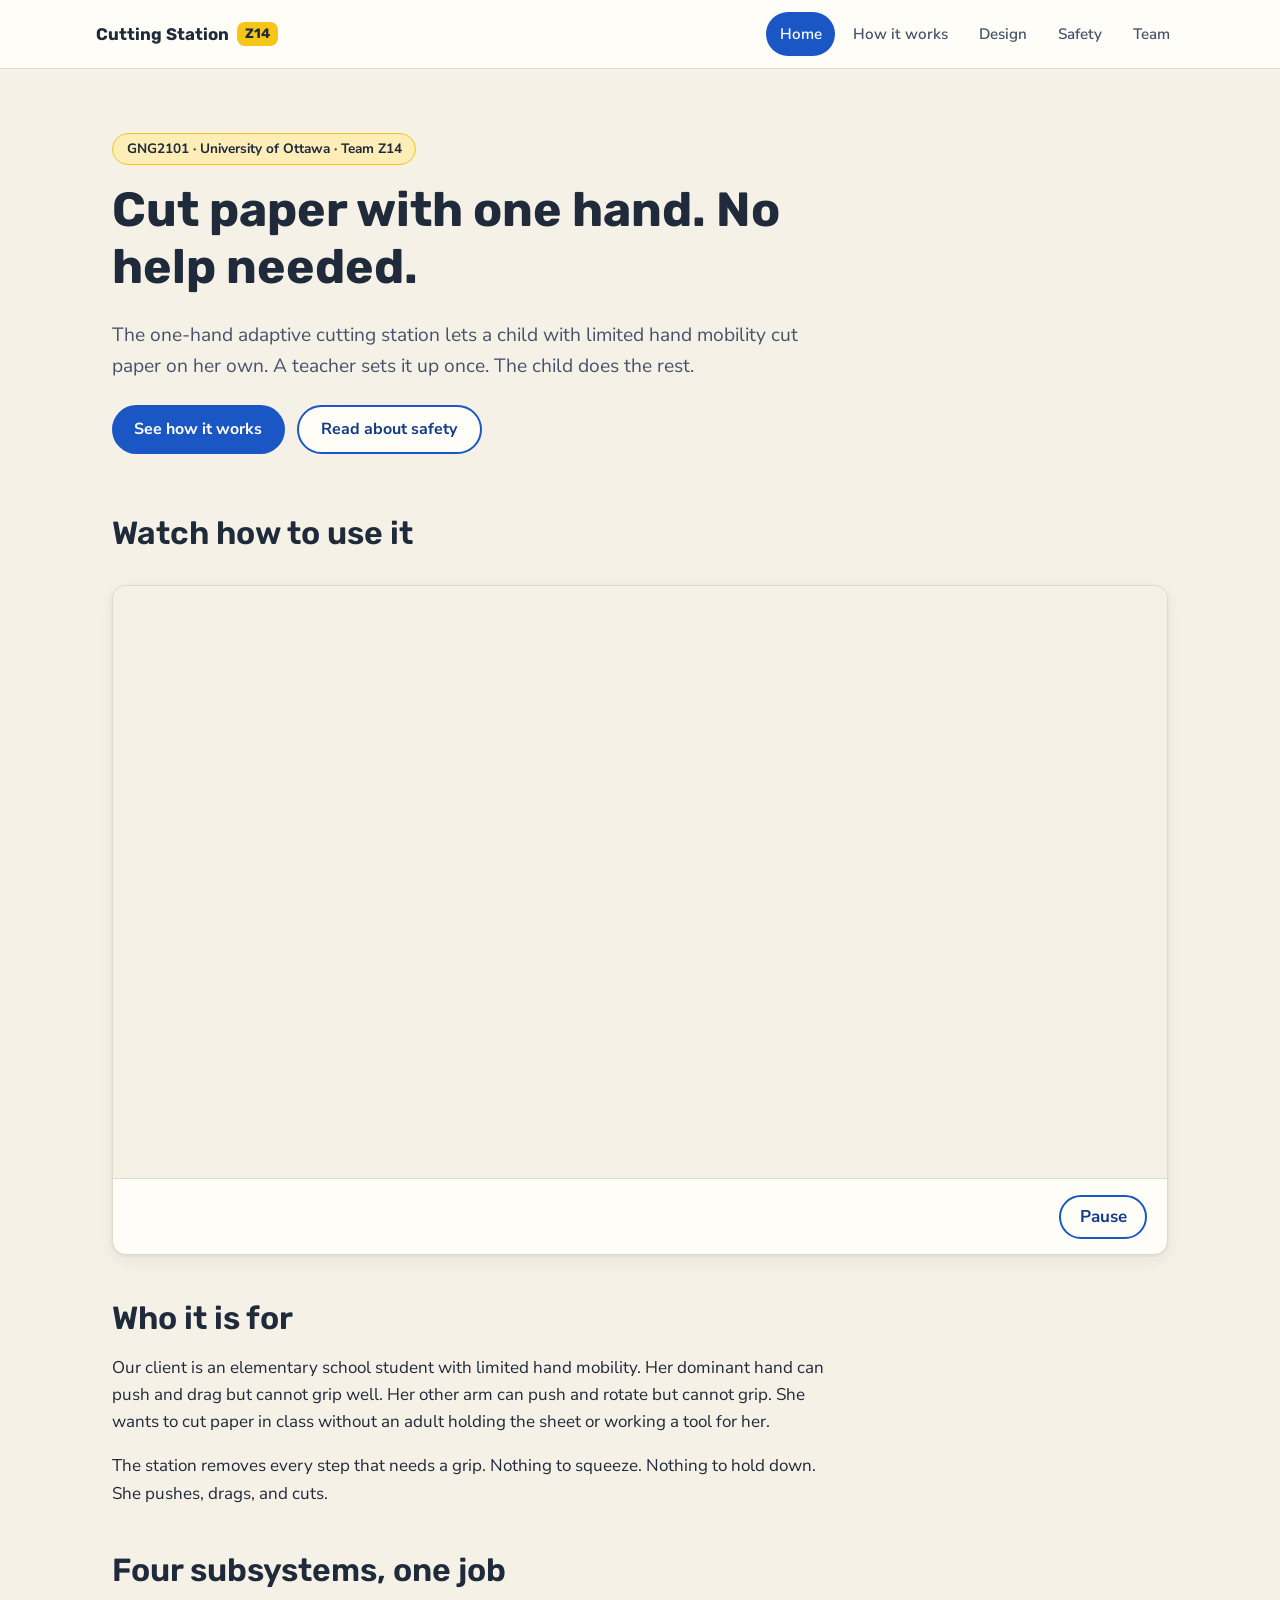
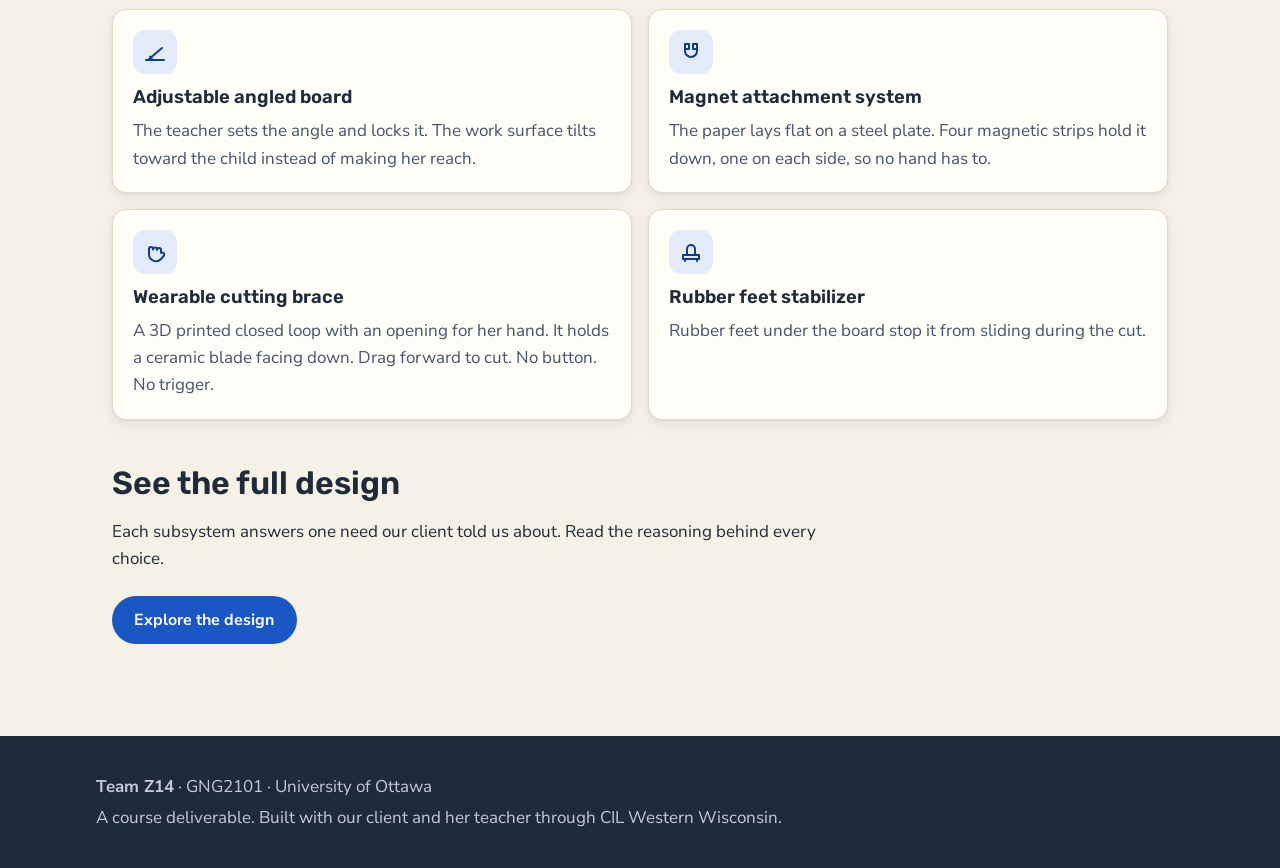
==== index.html @ d17e79a3 "Add Team Z14 product website Five static pages (home, how it works, design, safety, team) with an an" ====
<!DOCTYPE html>
<html lang="en">
<head>
  <meta charset="UTF-8">
  <meta name="viewport" content="width=device-width, initial-scale=1, viewport-fit=cover">
  <meta name="description" content="A one-hand adaptive cutting station that lets a child with limited hand mobility cut paper independently. Built by Team Z14 for GNG2101 at the University of Ottawa.">
  <title>One-Hand Adaptive Cutting Station | Team Z14</title>
  <link rel="stylesheet" href="styles.css">
  <style>
    /* How-to video: a four-scene animated sequence on one 24s loop */
    .howto-video {
      background: var(--surface);
      border: 1px solid var(--line);
      border-radius: var(--radius);
      box-shadow: var(--shadow);
      overflow: hidden;
      margin: 2rem 0 0;
    }
    .howto-video svg { display: block; width: 100%; height: auto; }
    .howto-video .vbar {
      display: flex;
      align-items: center;
      gap: 1rem;
      padding: 0.75rem 1.25rem;
      border-top: 1px solid var(--line);
    }
    .vcaps {
      position: relative;
      flex: 1;
      min-height: 3em;
      display: grid;
    }
    .vcap {
      grid-area: 1 / 1;
      margin: 0;
      align-self: center;
      font-weight: 600;
      color: var(--ink-soft);
      opacity: 0;
    }
    .video-toggle {
      flex-shrink: 0;
      min-height: 44px;
      min-width: 88px;
      border: 2px solid var(--blue);
      background: var(--surface);
      color: var(--blue-dark);
      font: inherit;
      font-weight: 700;
      border-radius: 999px;
      padding: 0.4rem 1.1rem;
      cursor: pointer;
      touch-action: manipulation;
      transition: background 200ms ease-out;
    }
    .video-toggle:hover { background: var(--blue-tint); }

    .scene { opacity: 0; }

    @media (prefers-reduced-motion: no-preference) {
      .scene.s1 { animation: sc1 24s ease-in-out infinite; }
      .scene.s2 { animation: sc2 24s ease-in-out infinite; }
      .scene.s3 { animation: sc3 24s ease-in-out infinite; }
      .scene.s4 { animation: sc4 24s ease-in-out infinite; }
      .vcap.c1 { animation: sc1 24s ease-in-out infinite; }
      .vcap.c2 { animation: sc2 24s ease-in-out infinite; }
      .vcap.c3 { animation: sc3 24s ease-in-out infinite; }
      .vcap.c4 { animation: sc4 24s ease-in-out infinite; }

      .anim-board    { animation: kb-board 24s ease-in-out infinite; transform-origin: 300px 366px; }
      .anim-lock     { animation: kb-lock 24s ease-in-out infinite; }
      .anim-paper2   { animation: kb-paper 24s ease-out infinite; }
      .st-top        { animation: kb-st-top 24s ease-out infinite; }
      .st-right      { animation: kb-st-right 24s ease-out infinite; }
      .st-bottom     { animation: kb-st-bottom 24s ease-out infinite; }
      .st-left       { animation: kb-st-left 24s ease-out infinite; }
      .anim-brace-on { animation: kb-brace-on 24s ease-out infinite; }
      .anim-brace-cut{ animation: kb-brace-cut 24s ease-in-out infinite; }
      .anim-cutline  { animation: kb-cutline 24s ease-in-out infinite; }

      @keyframes sc1 { 0%, 23% { opacity: 1; } 25%, 100% { opacity: 0; } }
      @keyframes sc2 { 0%, 25% { opacity: 0; } 27%, 48% { opacity: 1; } 50%, 100% { opacity: 0; } }
      @keyframes sc3 { 0%, 50% { opacity: 0; } 52%, 73% { opacity: 1; } 75%, 100% { opacity: 0; } }
      @keyframes sc4 { 0%, 75% { opacity: 0; } 77%, 97% { opacity: 1; } 100% { opacity: 0; } }

      @keyframes kb-board { 0%, 6% { transform: rotate(-6deg); } 16%, 100% { transform: rotate(-28deg); } }
      @keyframes kb-lock  { 0%, 16% { opacity: 0; } 19%, 100% { opacity: 1; } }
      @keyframes kb-paper { 0%, 27% { opacity: 0; transform: translateY(-40px); } 32%, 100% { opacity: 1; transform: none; } }
      @keyframes kb-st-top    { 0%, 33% { opacity: 0; transform: translateY(-16px); } 35.5%, 100% { opacity: 1; transform: none; } }
      @keyframes kb-st-right  { 0%, 36% { opacity: 0; transform: translateX(16px); }  38.5%, 100% { opacity: 1; transform: none; } }
      @keyframes kb-st-bottom { 0%, 39% { opacity: 0; transform: translateY(16px); }  41.5%, 100% { opacity: 1; transform: none; } }
      @keyframes kb-st-left   { 0%, 42% { opacity: 0; transform: translateX(-16px); } 44.5%, 100% { opacity: 1; transform: none; } }
      @keyframes kb-brace-on  { 0%, 53% { opacity: 0; transform: translateY(-120px); } 56% { opacity: 1; } 62%, 100% { opacity: 1; transform: none; } }
      @keyframes kb-brace-cut { 0%, 78% { transform: translateY(0); } 94%, 100% { transform: translateY(-160px); } }
      @keyframes kb-cutline   { 0%, 78% { stroke-dashoffset: 200; } 94%, 100% { stroke-dashoffset: 0; } }

      .howto-video.is-paused .scene,
      .howto-video.is-paused .vcap,
      .howto-video.is-paused [class^="anim-"],
      .howto-video.is-paused [class^="st-"] {
        animation-play-state: paused;
      }
    }

    /* Reduced motion: show the loaded station as a still frame */
    @media (prefers-reduced-motion: reduce) {
      .scene.s2, .vcap.c2 { opacity: 1; }
      .video-toggle { display: none; }
    }
  </style>
</head>
<body>
  <a class="skip-link" href="#main">Skip to main content</a>

  <header class="site-header">
    <div class="header-inner">
      <a class="brand" href="index.html">Cutting Station <span class="brand-badge">Z14</span></a>
      <nav class="site-nav" aria-label="Main navigation">
        <a href="index.html" aria-current="page">Home</a>
        <a href="how-it-works.html">How it works</a>
        <a href="design.html">Design</a>
        <a href="safety.html">Safety</a>
        <a href="team.html">Team</a>
      </nav>
    </div>
  </header>

  <main id="main">
    <section class="hero reveal">
      <span class="eyebrow">GNG2101 · University of Ottawa · Team Z14</span>
      <h1>Cut paper with one hand. No help needed.</h1>
      <p class="lede">The one-hand adaptive cutting station lets a child with limited hand mobility cut paper on her own. A teacher sets it up once. The child does the rest.</p>
      <div class="cta-row">
        <a class="btn btn-primary" href="how-it-works.html">See how it works</a>
        <a class="btn btn-secondary" href="safety.html">Read about safety</a>
      </div>
    </section>

    <section aria-labelledby="video-heading">
      <h2 id="video-heading">Watch how to use it</h2>
      <figure class="howto-video" id="howto-video">
        <!-- TODO: replace this animated sequence with real prototype footage when video is added to the repo. -->
        <svg viewBox="0 0 800 450" role="img" aria-label="Animated demo in four scenes. One: the teacher tilts the board and locks the angle. Two: paper lays on the steel plate and four magnetic strips press it down, one on each side. Three: the closed-loop brace slides over the child's hand with the blade pointing down. Four: she drags her hand forward and the blade cuts the paper.">
          <rect width="800" height="450" fill="#f6f1e7"/>

          <!-- Scene 1: set the angle (side view) -->
          <g class="scene s1">
            <rect x="60" y="384" width="680" height="8" rx="4" fill="#e2d9c6"/>
            <rect x="290" y="374" width="36" height="12" rx="6" fill="#1f2a3a"/>
            <rect x="560" y="374" width="36" height="12" rx="6" fill="#1f2a3a"/>
            <rect x="280" y="360" width="330" height="16" rx="4" fill="#b08a52"/>
            <g class="anim-board">
              <rect x="296" y="350" width="320" height="14" rx="4" fill="#c9a36a"/>
              <rect x="540" y="336" width="10" height="18" rx="3" fill="#46536a"/>
            </g>
            <g class="anim-lock">
              <circle cx="650" cy="240" r="26" fill="#f5c518"/>
              <path d="M638 240 l8 9 l16 -18" stroke="#1f2a3a" stroke-width="4" fill="none" stroke-linecap="round" stroke-linejoin="round"/>
              <text x="650" y="292" text-anchor="middle" font-family="Rubik, sans-serif" font-size="16" fill="#46536a">Locked</text>
            </g>
            <text x="80" y="60" font-family="Rubik, sans-serif" font-size="18" fill="#46536a">The teacher tilts the board, then locks it.</text>
          </g>

          <!-- Scene 2: load the paper, four strips -->
          <g class="scene s2">
            <rect x="200" y="60" width="400" height="330" rx="14" fill="#c9a36a"/>
            <rect x="230" y="85" width="340" height="280" rx="8" fill="#aeb6c2"/>
            <g class="anim-paper2">
              <rect x="270" y="125" width="260" height="200" rx="4" fill="#ffffff"/>
            </g>
            <rect class="st-top"    x="278" y="118" width="244" height="14" rx="7" fill="#1a56c4"/>
            <rect class="st-right"  x="523" y="141" width="14" height="168" rx="7" fill="#1a56c4"/>
            <rect class="st-bottom" x="278" y="318" width="244" height="14" rx="7" fill="#1a56c4"/>
            <rect class="st-left"   x="263" y="141" width="14" height="168" rx="7" fill="#1a56c4"/>
            <text x="80" y="40" font-family="Rubik, sans-serif" font-size="18" fill="#46536a">Four magnetic strips. One per side.</text>
          </g>

          <!-- Scene 3: brace slides over the hand -->
          <g class="scene s3">
            <path d="M330 340 q-22 -70 0 -130 q12 -34 70 -34 q58 0 70 34 q22 60 0 130 z" fill="#fffdf8" stroke="#46536a" stroke-width="4"/>
            <g class="anim-brace-on">
              <path fill-rule="evenodd" fill="#f5c518" stroke="#d9a900" stroke-width="2" d="M310 160 h180 a30 30 0 0 1 30 30 v60 a30 30 0 0 1 -30 30 h-180 a30 30 0 0 1 -30 -30 v-60 a30 30 0 0 1 30 -30 Z M355 195 h90 a25 25 0 0 1 25 25 a25 25 0 0 1 -25 25 h-90 a25 25 0 0 1 -25 -25 a25 25 0 0 1 25 -25 Z"/>
              <rect x="390" y="282" width="16" height="26" rx="3" fill="#46536a"/>
              <polygon points="392,308 404,308 398,324" fill="#e8ecf4" stroke="#46536a" stroke-width="2"/>
            </g>
            <text x="80" y="60" font-family="Rubik, sans-serif" font-size="18" fill="#46536a">The hand slides through the opening.</text>
            <text x="80" y="86" font-family="Rubik, sans-serif" font-size="18" fill="#46536a">The blade points down.</text>
          </g>

          <!-- Scene 4: drag forward, the blade cuts -->
          <g class="scene s4">
            <rect x="200" y="60" width="400" height="330" rx="14" fill="#c9a36a"/>
            <rect x="230" y="85" width="340" height="280" rx="8" fill="#aeb6c2"/>
            <rect x="270" y="125" width="260" height="200" rx="4" fill="#ffffff"/>
            <rect x="278" y="118" width="244" height="14" rx="7" fill="#1a56c4"/>
            <rect x="523" y="141" width="14" height="168" rx="7" fill="#1a56c4"/>
            <rect x="278" y="318" width="244" height="14" rx="7" fill="#1a56c4"/>
            <rect x="263" y="141" width="14" height="168" rx="7" fill="#1a56c4"/>
            <line class="anim-cutline" x1="400" y1="312" x2="400" y2="150" stroke="#1f2a3a" stroke-width="3" stroke-linecap="round" pathLength="200" stroke-dasharray="200" stroke-dashoffset="200"/>
            <g class="anim-brace-cut">
              <g transform="translate(365 295)">
                <path fill-rule="evenodd" fill="#f5c518" stroke="#d9a900" stroke-width="1.5" d="M14 0 h42 a14 14 0 0 1 14 14 v16 a14 14 0 0 1 -14 14 h-42 a14 14 0 0 1 -14 -14 v-16 a14 14 0 0 1 14 -14 Z M26 12 h18 a8 8 0 0 1 8 8 v4 a8 8 0 0 1 -8 8 h-18 a8 8 0 0 1 -8 -8 v-4 a8 8 0 0 1 8 -8 Z"/>
              </g>
            </g>
            <text x="80" y="40" font-family="Rubik, sans-serif" font-size="18" fill="#46536a">She drags forward. The blade cuts.</text>
          </g>
        </svg>
        <figcaption class="vbar">
          <div class="vcaps">
            <p class="vcap c1">Step 1. The teacher sets the angle and locks the board.</p>
            <p class="vcap c2">Step 2. The paper lays flat. Four magnetic strips press it down, one on each side.</p>
            <p class="vcap c3">Step 3. The brace slides over her hand. The blade points down.</p>
            <p class="vcap c4">Step 4. She drags her hand forward. The blade cuts as it moves.</p>
          </div>
          <button class="video-toggle" type="button" aria-pressed="false" onclick="var f=document.getElementById('howto-video');var p=f.classList.toggle('is-paused');this.textContent=p?'Play':'Pause';this.setAttribute('aria-pressed',p);">Pause</button>
        </figcaption>
      </figure>
    </section>

    <section aria-labelledby="who-heading" class="prose">
      <h2 id="who-heading">Who it is for</h2>
      <p>Our client is an elementary school student with limited hand mobility. Her dominant hand can push and drag but cannot grip well. Her other arm can push and rotate but cannot grip. She wants to cut paper in class without an adult holding the sheet or working a tool for her.</p>
      <p>The station removes every step that needs a grip. Nothing to squeeze. Nothing to hold down. She pushes, drags, and cuts.</p>
    </section>

    <section aria-labelledby="subsystems-heading">
      <h2 id="subsystems-heading">Four subsystems, one job</h2>
      <ul class="card-grid">
        <li class="card">
          <span class="icon" aria-hidden="true">
            <svg viewBox="0 0 24 24" fill="none" stroke="currentColor" stroke-width="2" stroke-linecap="round" stroke-linejoin="round"><path d="M3 20h18"/><path d="M5 20L19 8"/><path d="M9 20a4 4 0 0 0-2-3.5"/></svg>
          </span>
          <h3>Adjustable angled board</h3>
          <p>The teacher sets the angle and locks it. The work surface tilts toward the child instead of making her reach.</p>
        </li>
        <li class="card">
          <span class="icon" aria-hidden="true">
            <svg viewBox="0 0 24 24" fill="none" stroke="currentColor" stroke-width="2" stroke-linecap="round" stroke-linejoin="round"><path d="M6 4v7a6 6 0 0 0 12 0V4"/><path d="M6 4h4v5H6zM14 4h4v5h-4z"/></svg>
          </span>
          <h3>Magnet attachment system</h3>
          <p>The paper lays flat on a steel plate. Four magnetic strips hold it down, one on each side, so no hand has to.</p>
        </li>
        <li class="card">
          <span class="icon" aria-hidden="true">
            <svg viewBox="0 0 24 24" fill="none" stroke="currentColor" stroke-width="2" stroke-linecap="round" stroke-linejoin="round"><path d="M18 12.5V10a2 2 0 0 0-4 0v-.5a2 2 0 0 0-4 0V9a2 2 0 0 0-4 0v5a7 7 0 0 0 12 5l3-3.5a2 2 0 0 0-3-2.5z"/></svg>
          </span>
          <h3>Wearable cutting brace</h3>
          <p>A 3D printed closed loop with an opening for her hand. It holds a ceramic blade facing down. Drag forward to cut. No button. No trigger.</p>
        </li>
        <li class="card">
          <span class="icon" aria-hidden="true">
            <svg viewBox="0 0 24 24" fill="none" stroke="currentColor" stroke-width="2" stroke-linecap="round" stroke-linejoin="round"><path d="M4 15h16v4H4z"/><path d="M6 19v2M18 19v2M8 15V9a4 4 0 0 1 8 0v6"/></svg>
          </span>
          <h3>Rubber feet stabilizer</h3>
          <p>Rubber feet under the board stop it from sliding during the cut.</p>
        </li>
      </ul>
    </section>

    <section aria-labelledby="cta-heading" class="prose">
      <h2 id="cta-heading">See the full design</h2>
      <p>Each subsystem answers one need our client told us about. Read the reasoning behind every choice.</p>
      <div class="cta-row">
        <a class="btn btn-primary" href="design.html">Explore the design</a>
      </div>
    </section>
  </main>

  <footer class="site-footer">
    <div class="footer-inner">
      <p><strong>Team Z14</strong> · GNG2101 · University of Ottawa</p>
      <p>A course deliverable. Built with our client and her teacher through CIL Western Wisconsin.</p>
    </div>
  </footer>
</body>
</html>
---- styles.css ----
/* Team Z14, One-Hand Adaptive Cutting Station */
@import url('https://fonts.googleapis.com/css2?family=Nunito+Sans:wght@400;600;700&family=Rubik:wght@500;600;700&display=swap');

:root {
  --bg: #f6f1e7;            /* beige background */
  --surface: #fffdf8;       /* card surface */
  --ink: #1f2a3a;           /* near-black blue for text */
  --ink-soft: #46536a;      /* secondary text, 7:1+ on beige */
  --blue: #1a56c4;          /* primary blue */
  --blue-dark: #123b88;
  --blue-tint: #e3ebfa;
  --yellow: #f5c518;        /* accent yellow */
  --yellow-soft: #fdeeb8;
  --line: #e2d9c6;
  --radius: 14px;
  --shadow: 0 1px 3px rgba(31, 42, 58, 0.08), 0 6px 18px rgba(31, 42, 58, 0.06);
}

* { box-sizing: border-box; }

html { scroll-behavior: smooth; }

body {
  margin: 0;
  font-family: 'Nunito Sans', -apple-system, 'Segoe UI', sans-serif;
  font-size: 1.0625rem;
  line-height: 1.6;
  color: var(--ink);
  background: var(--bg);
  -webkit-text-size-adjust: 100%;
}

h1, h2, h3 {
  font-family: 'Rubik', -apple-system, 'Segoe UI', sans-serif;
  line-height: 1.2;
  color: var(--ink);
  margin: 0 0 0.5em;
}

h1 { font-size: clamp(1.9rem, 6vw, 3rem); font-weight: 700; }
h2 { font-size: clamp(1.4rem, 4.5vw, 2rem); font-weight: 600; }
h3 { font-size: 1.15rem; font-weight: 600; }

p { margin: 0 0 1em; }

a { color: var(--blue); }

:focus-visible {
  outline: 3px solid var(--blue);
  outline-offset: 2px;
  border-radius: 4px;
}

.skip-link {
  position: absolute;
  left: 1rem;
  top: -3.5rem;
  z-index: 100;
  background: var(--blue);
  color: #fff;
  padding: 0.75rem 1.25rem;
  border-radius: 0 0 10px 10px;
  text-decoration: none;
  transition: top 150ms ease-out;
}
.skip-link:focus { top: 0; }

/* Header */
.site-header {
  background: var(--surface);
  border-bottom: 1px solid var(--line);
  padding: 0.75rem 1rem;
  padding-top: max(0.75rem, env(safe-area-inset-top));
  position: sticky;
  top: 0;
  z-index: 50;
}

.header-inner {
  max-width: 68rem;
  margin: 0 auto;
  display: flex;
  flex-wrap: wrap;
  align-items: center;
  gap: 0.5rem 1rem;
}

.brand {
  font-family: 'Rubik', sans-serif;
  font-weight: 700;
  font-size: 1.05rem;
  color: var(--ink);
  text-decoration: none;
  display: inline-flex;
  align-items: center;
  gap: 0.5rem;
  min-height: 44px;
}

.brand-badge {
  background: var(--yellow);
  color: var(--ink);
  border-radius: 8px;
  padding: 0.1rem 0.5rem;
  font-size: 0.85rem;
}

.site-nav {
  display: flex;
  flex-wrap: wrap;
  gap: 0.25rem;
  margin-left: auto;
}

.site-nav a {
  display: inline-flex;
  align-items: center;
  min-height: 44px;
  padding: 0.35rem 0.85rem;
  border-radius: 999px;
  text-decoration: none;
  color: var(--ink-soft);
  font-weight: 600;
  font-size: 0.95rem;
  transition: background 200ms ease-out, color 200ms ease-out;
}

.site-nav a:hover { background: var(--blue-tint); color: var(--blue-dark); }

.site-nav a[aria-current="page"] {
  background: var(--blue);
  color: #fff;
}

/* Layout */
main {
  max-width: 68rem;
  margin: 0 auto;
  padding: 1.5rem 1rem 3rem;
  padding-left: max(1rem, env(safe-area-inset-left));
  padding-right: max(1rem, env(safe-area-inset-right));
}

.prose { max-width: 46rem; }

section { margin-bottom: 2.75rem; }

/* Hero */
.hero {
  padding: 2.5rem 0 1rem;
  max-width: 46rem;
}

.hero .eyebrow {
  display: inline-block;
  background: var(--yellow-soft);
  border: 1px solid var(--yellow);
  color: var(--ink);
  font-weight: 700;
  font-size: 0.85rem;
  border-radius: 999px;
  padding: 0.25rem 0.85rem;
  margin-bottom: 1rem;
}

.hero p.lede {
  font-size: 1.2rem;
  color: var(--ink-soft);
}

.cta-row {
  display: flex;
  flex-wrap: wrap;
  gap: 0.75rem;
  margin-top: 1.5rem;
}

.btn {
  display: inline-flex;
  align-items: center;
  justify-content: center;
  gap: 0.5rem;
  min-height: 48px;
  padding: 0.6rem 1.4rem;
  border-radius: 999px;
  font-weight: 700;
  font-size: 1rem;
  text-decoration: none;
  cursor: pointer;
  transition: background 200ms ease-out, transform 150ms ease-out;
  touch-action: manipulation;
}

.btn:active { transform: scale(0.97); }

.btn-primary { background: var(--blue); color: #fff; }
.btn-primary:hover { background: var(--blue-dark); }

.btn-secondary {
  background: var(--surface);
  color: var(--blue-dark);
  border: 2px solid var(--blue);
}
.btn-secondary:hover { background: var(--blue-tint); }

/* Cards */
.card-grid {
  display: grid;
  grid-template-columns: 1fr;
  gap: 1rem;
  margin: 1.25rem 0 0;
  padding: 0;
  list-style: none;
}

@media (min-width: 640px) {
  .card-grid { grid-template-columns: 1fr 1fr; }
}

.card {
  background: var(--surface);
  border: 1px solid var(--line);
  border-radius: var(--radius);
  box-shadow: var(--shadow);
  padding: 1.25rem;
}

.card .icon {
  width: 44px;
  height: 44px;
  border-radius: 12px;
  background: var(--blue-tint);
  color: var(--blue-dark);
  display: inline-flex;
  align-items: center;
  justify-content: center;
  margin-bottom: 0.75rem;
}

.card .icon svg { width: 24px; height: 24px; }

.card p { margin-bottom: 0; color: var(--ink-soft); }

/* Numbered steps */
.steps {
  list-style: none;
  counter-reset: step;
  margin: 1.25rem 0 0;
  padding: 0;
  max-width: 46rem;
}

.steps li {
  counter-increment: step;
  position: relative;
  padding: 0 0 1.5rem 3.5rem;
}

.steps li::before {
  content: counter(step);
  position: absolute;
  left: 0;
  top: 0;
  width: 2.5rem;
  height: 2.5rem;
  border-radius: 50%;
  background: var(--yellow);
  color: var(--ink);
  font-family: 'Rubik', sans-serif;
  font-weight: 700;
  display: flex;
  align-items: center;
  justify-content: center;
}

.steps li:not(:last-child)::after {
  content: "";
  position: absolute;
  left: 1.2rem;
  top: 2.75rem;
  bottom: 0.25rem;
  width: 2px;
  background: var(--line);
}

.steps h3 { margin-bottom: 0.25em; }
.steps p { color: var(--ink-soft); margin-bottom: 0; }

/* Priority list */
.priority-list {
  list-style: none;
  margin: 1rem 0 0;
  padding: 0;
  display: flex;
  flex-wrap: wrap;
  gap: 0.5rem;
}

.priority-list li {
  background: var(--surface);
  border: 1px solid var(--line);
  border-radius: 999px;
  padding: 0.4rem 1rem;
  font-weight: 600;
  display: inline-flex;
  align-items: center;
  gap: 0.5rem;
}

.priority-list .rank {
  background: var(--blue);
  color: #fff;
  width: 1.5rem;
  height: 1.5rem;
  border-radius: 50%;
  display: inline-flex;
  align-items: center;
  justify-content: center;
  font-size: 0.8rem;
  font-family: 'Rubik', sans-serif;
}

/* Photo placeholder */
.photo-placeholder {
  background: repeating-linear-gradient(
    45deg,
    var(--blue-tint),
    var(--blue-tint) 12px,
    #eef3fc 12px,
    #eef3fc 24px
  );
  border: 2px dashed var(--blue);
  border-radius: var(--radius);
  min-height: 200px;
  display: flex;
  align-items: center;
  justify-content: center;
  text-align: center;
  color: var(--blue-dark);
  font-weight: 600;
  padding: 1rem;
  margin: 1.25rem 0;
}

/* Estimate note */
.estimate {
  background: var(--yellow-soft);
  border-left: 5px solid var(--yellow);
  border-radius: 0 var(--radius) var(--radius) 0;
  padding: 1rem 1.25rem;
  margin: 1.25rem 0;
  max-width: 46rem;
}

.estimate p { margin-bottom: 0.35em; }
.estimate .label {
  font-size: 0.8rem;
  font-weight: 700;
  text-transform: uppercase;
  letter-spacing: 0.04em;
  color: var(--ink-soft);
}

/* Tables */
.table-wrap { overflow-x: auto; }

table {
  border-collapse: collapse;
  width: 100%;
  max-width: 46rem;
  background: var(--surface);
  border: 1px solid var(--line);
  border-radius: var(--radius);
  overflow: hidden;
}

th, td {
  text-align: left;
  padding: 0.75rem 1rem;
  border-bottom: 1px solid var(--line);
}

th {
  background: var(--blue);
  color: #fff;
  font-family: 'Rubik', sans-serif;
  font-weight: 600;
}

tr:last-child td { border-bottom: none; }

/* Team */
.team-grid {
  display: grid;
  grid-template-columns: 1fr;
  gap: 1rem;
  margin: 1.25rem 0 0;
  padding: 0;
  list-style: none;
}

@media (min-width: 640px) {
  .team-grid { grid-template-columns: 1fr 1fr; }
}

.team-card {
  background: var(--surface);
  border: 1px solid var(--line);
  border-radius: var(--radius);
  box-shadow: var(--shadow);
  padding: 1.25rem;
  display: flex;
  align-items: center;
  gap: 1rem;
}

.team-card .avatar {
  width: 56px;
  height: 56px;
  border-radius: 50%;
  background: var(--yellow);
  color: var(--ink);
  font-family: 'Rubik', sans-serif;
  font-weight: 700;
  font-size: 1.25rem;
  display: flex;
  align-items: center;
  justify-content: center;
  flex-shrink: 0;
}

.team-card h3 { margin-bottom: 0.1em; }
.team-card p { margin: 0; color: var(--ink-soft); font-size: 0.95rem; }

.todo-note {
  background: var(--blue-tint);
  border: 1px dashed var(--blue);
  border-radius: var(--radius);
  padding: 0.85rem 1.15rem;
  color: var(--blue-dark);
  font-weight: 600;
  max-width: 46rem;
}

/* Footer */
.site-footer {
  background: var(--ink);
  color: #e8ecf4;
  padding: 2rem 1rem;
  padding-bottom: max(2rem, env(safe-area-inset-bottom));
}

.footer-inner {
  max-width: 68rem;
  margin: 0 auto;
}

.site-footer p { margin: 0.25em 0; color: #c3cbdb; }
.site-footer a { color: var(--yellow); }

/* Reveal animation */
@media (prefers-reduced-motion: no-preference) {
  .reveal {
    opacity: 0;
    transform: translateY(12px);
    animation: reveal 500ms ease-out forwards;
  }
  @keyframes reveal {
    to { opacity: 1; transform: none; }
  }
}
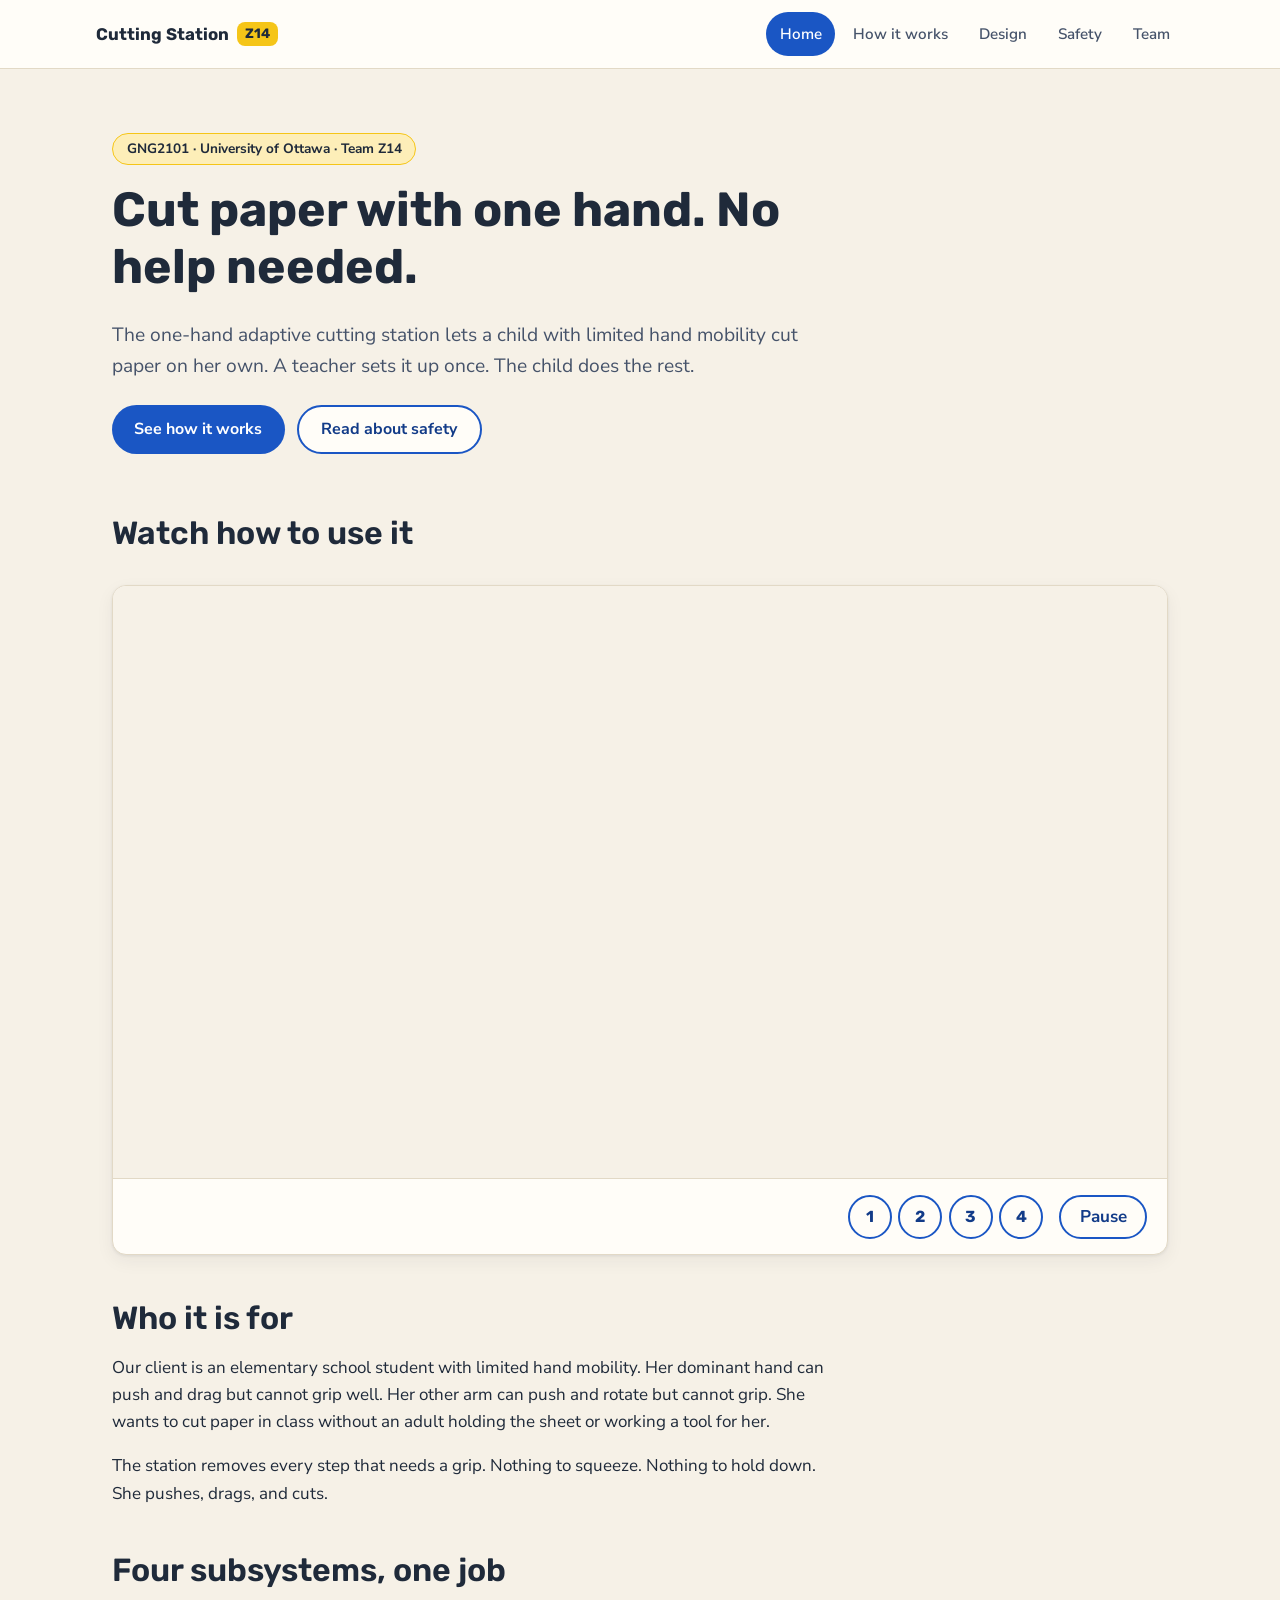
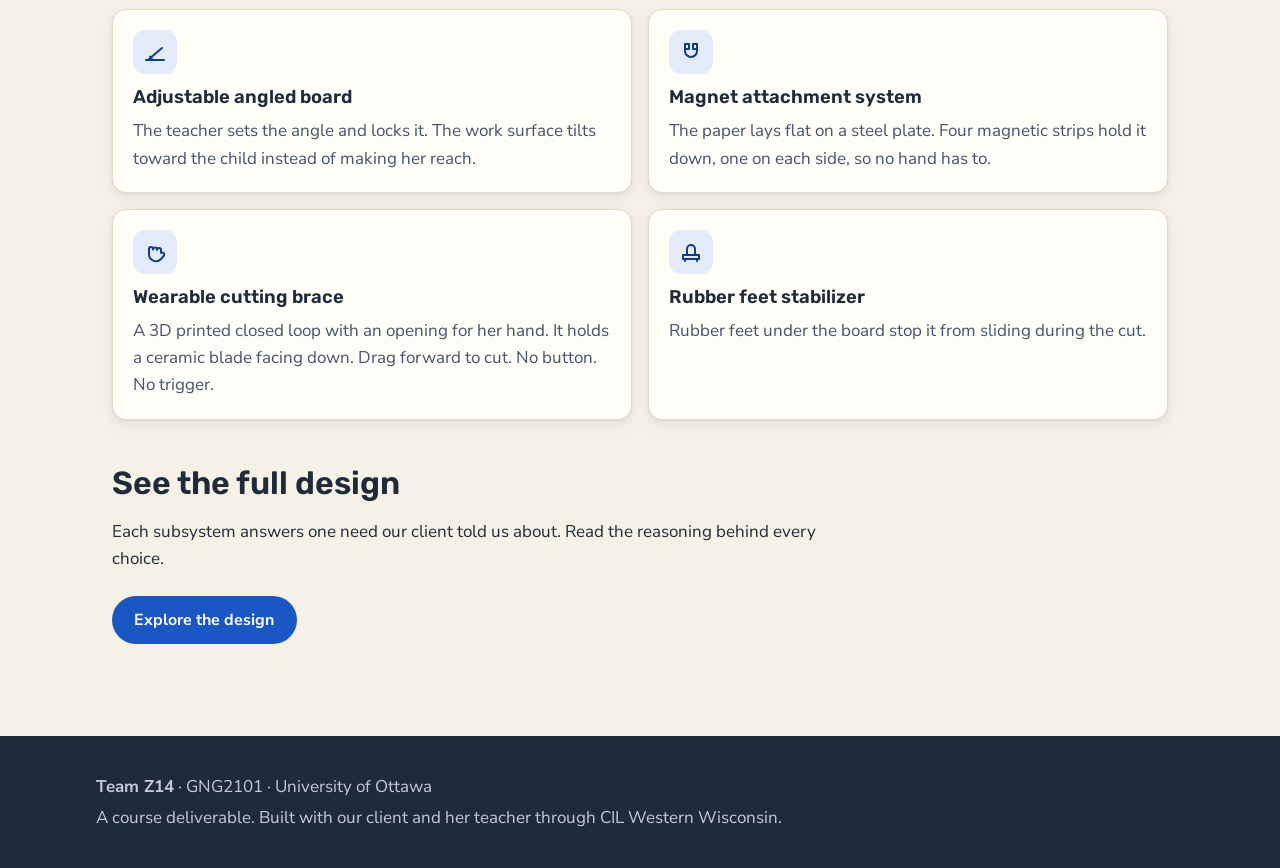
==== commit 2b2eb302: "Add demo scene controls and real bill of materials Number buttons 1-4 jump the home demo to each sce" ====
--- a/index.html
+++ b/index.html
@@ -19,8 +19,9 @@
     .howto-video svg { display: block; width: 100%; height: auto; }
     .howto-video .vbar {
       display: flex;
+      flex-wrap: wrap;
       align-items: center;
-      gap: 1rem;
+      gap: 0.75rem 1rem;
       padding: 0.75rem 1.25rem;
       border-top: 1px solid var(--line);
     }
@@ -55,7 +56,27 @@
     }
     .video-toggle:hover { background: var(--blue-tint); }
 
+    .vnums { display: flex; gap: 0.4rem; flex-shrink: 0; }
+    .vnum {
+      width: 44px;
+      height: 44px;
+      border-radius: 50%;
+      border: 2px solid var(--blue);
+      background: var(--surface);
+      color: var(--blue-dark);
+      font-family: 'Rubik', sans-serif;
+      font-weight: 700;
+      font-size: 1rem;
+      cursor: pointer;
+      touch-action: manipulation;
+      transition: background 200ms ease-out, transform 150ms ease-out;
+    }
+    .vnum:hover { background: var(--blue-tint); }
+    .vnum:active { transform: scale(0.94); }
+
     .scene { opacity: 0; }
+
+    .howto-video.no-anim * { animation: none !important; }
 
     @media (prefers-reduced-motion: no-preference) {
       .scene.s1 { animation: sc1 24s ease-in-out infinite; }
@@ -94,6 +115,13 @@
       @keyframes kb-brace-cut { 0%, 78% { transform: translateY(0); } 94%, 100% { transform: translateY(-160px); } }
       @keyframes kb-cutline   { 0%, 78% { stroke-dashoffset: 200; } 94%, 100% { stroke-dashoffset: 0; } }
 
+      .howto-video .scene,
+      .howto-video .vcap,
+      .howto-video [class^="anim-"],
+      .howto-video [class^="st-"] {
+        animation-delay: var(--seek, 0s);
+      }
+
       .howto-video.is-paused .scene,
       .howto-video.is-paused .vcap,
       .howto-video.is-paused [class^="anim-"],
@@ -102,10 +130,15 @@
       }
     }
 
-    /* Reduced motion: show the loaded station as a still frame */
+    /* Reduced motion: still frames, the number buttons switch scenes */
     @media (prefers-reduced-motion: reduce) {
-      .scene.s2, .vcap.c2 { opacity: 1; }
       .video-toggle { display: none; }
+      .howto-video:not(.show-s1):not(.show-s3):not(.show-s4) .scene.s2,
+      .howto-video:not(.show-s1):not(.show-s3):not(.show-s4) .vcap.c2 { opacity: 1; }
+      .howto-video.show-s1 .scene.s1, .howto-video.show-s1 .vcap.c1 { opacity: 1; }
+      .howto-video.show-s2 .scene.s2, .howto-video.show-s2 .vcap.c2 { opacity: 1; }
+      .howto-video.show-s3 .scene.s3, .howto-video.show-s3 .vcap.c3 { opacity: 1; }
+      .howto-video.show-s4 .scene.s4, .howto-video.show-s4 .vcap.c4 { opacity: 1; }
     }
   </style>
 </head>
@@ -212,9 +245,29 @@
             <p class="vcap c3">Step 3. The brace slides over her hand. The blade points down.</p>
             <p class="vcap c4">Step 4. She drags her hand forward. The blade cuts as it moves.</p>
           </div>
-          <button class="video-toggle" type="button" aria-pressed="false" onclick="var f=document.getElementById('howto-video');var p=f.classList.toggle('is-paused');this.textContent=p?'Play':'Pause';this.setAttribute('aria-pressed',p);">Pause</button>
+          <div class="vnums" role="group" aria-label="Jump to a step">
+            <button class="vnum" type="button" aria-label="Step 1: set the angle" onclick="vseek(1, 0)">1</button>
+            <button class="vnum" type="button" aria-label="Step 2: load the paper" onclick="vseek(2, 6.5)">2</button>
+            <button class="vnum" type="button" aria-label="Step 3: put on the brace" onclick="vseek(3, 12.5)">3</button>
+            <button class="vnum" type="button" aria-label="Step 4: drag and cut" onclick="vseek(4, 18.5)">4</button>
+          </div>
+          <button class="video-toggle" type="button" id="vtoggle" aria-pressed="false" onclick="var f=document.getElementById('howto-video');var p=f.classList.toggle('is-paused');this.textContent=p?'Play':'Pause';this.setAttribute('aria-pressed',p);">Pause</button>
         </figcaption>
       </figure>
+      <script>
+        function vseek(n, t) {
+          var f = document.getElementById('howto-video');
+          f.classList.remove('is-paused', 'show-s1', 'show-s2', 'show-s3', 'show-s4');
+          f.classList.add('show-s' + n);
+          var tg = document.getElementById('vtoggle');
+          tg.textContent = 'Pause';
+          tg.setAttribute('aria-pressed', 'false');
+          f.style.setProperty('--seek', (-t) + 's');
+          f.classList.add('no-anim');
+          void f.offsetWidth;
+          f.classList.remove('no-anim');
+        }
+      </script>
     </section>
 
     <section aria-labelledby="who-heading" class="prose">
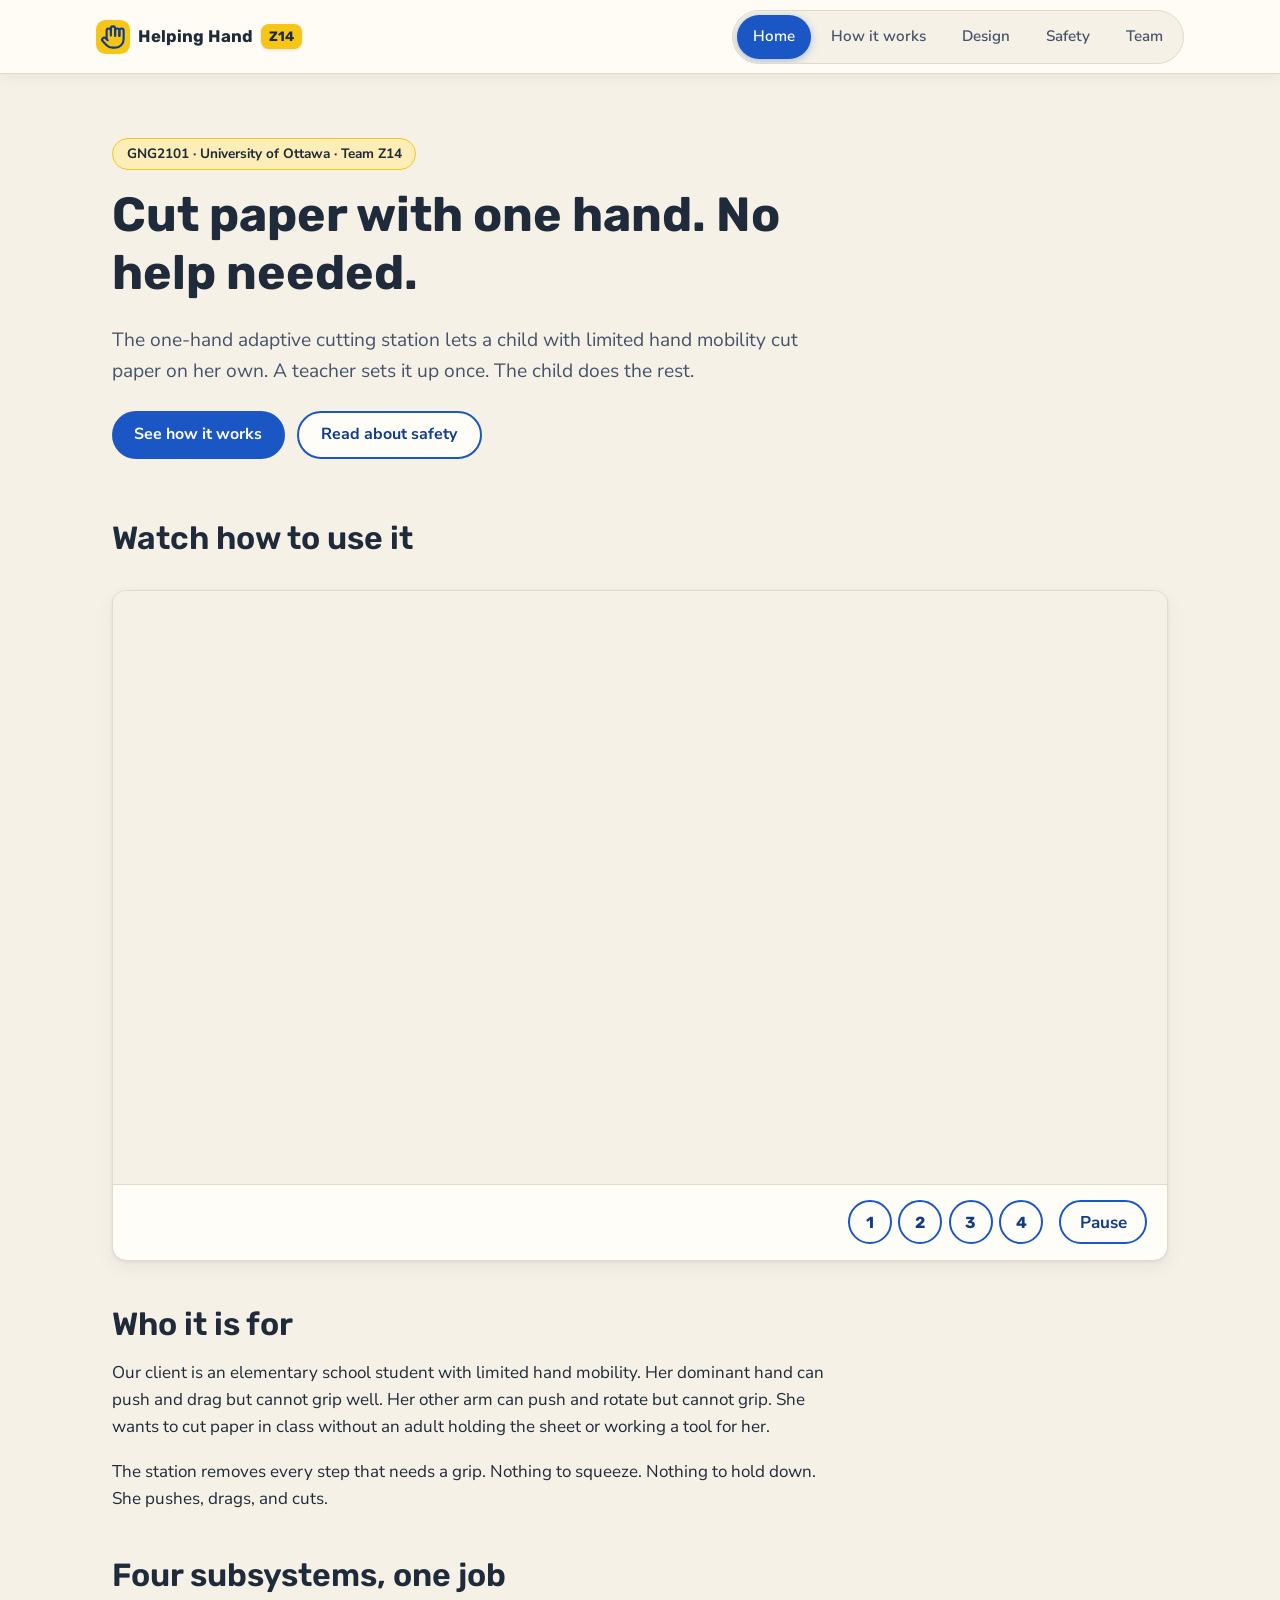
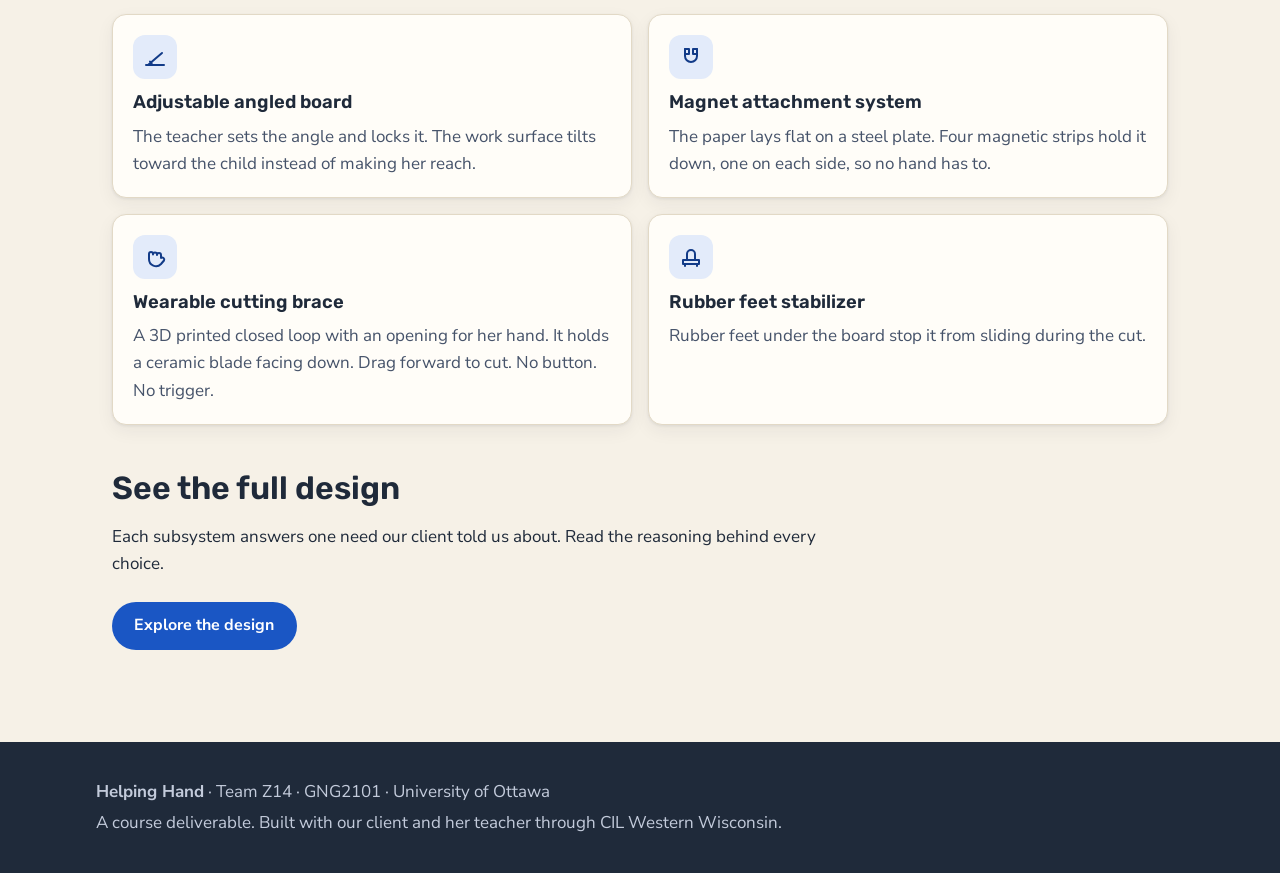
==== commit e612796f: "Add animated helping-hand logo and Helping Hand team name The nav brand shows a hand mark that draws" ====
--- a/index.html
+++ b/index.html
@@ -1,10 +1,11 @@
-<!DOCTYPE html>
+﻿<!DOCTYPE html>
 <html lang="en">
 <head>
   <meta charset="UTF-8">
   <meta name="viewport" content="width=device-width, initial-scale=1, viewport-fit=cover">
   <meta name="description" content="A one-hand adaptive cutting station that lets a child with limited hand mobility cut paper independently. Built by Team Z14 for GNG2101 at the University of Ottawa.">
-  <title>One-Hand Adaptive Cutting Station | Team Z14</title>
+  <title>One-Hand Adaptive Cutting Station | Helping Hand</title>
+  <link rel="icon" href="logo.svg" type="image/svg+xml">
   <link rel="stylesheet" href="styles.css">
   <style>
     /* How-to video: a four-scene animated sequence on one 24s loop */
@@ -74,6 +75,12 @@
     .vnum:hover { background: var(--blue-tint); }
     .vnum:active { transform: scale(0.94); }
 
+    /* Phone view: caption on top, numbers and pause spaced on one row below */
+    @media (max-width: 600px) {
+      .vcaps { flex-basis: 100%; }
+      .vnums { flex: 1; justify-content: space-between; }
+    }
+
     .scene { opacity: 0; }
 
     .howto-video.no-anim * { animation: none !important; }
@@ -147,7 +154,7 @@
 
   <header class="site-header">
     <div class="header-inner">
-      <a class="brand" href="index.html">Cutting Station <span class="brand-badge">Z14</span></a>
+      <a class="brand" href="index.html"><svg class="brand-logo" viewBox="0 0 32 32" aria-hidden="true"><rect width="32" height="32" rx="9" fill="#f5c518"/><g fill="none" stroke="#123b88" stroke-width="2" stroke-linecap="round" stroke-linejoin="round" transform="translate(4 4)"><path d="M18 11V6a2 2 0 0 0-4 0v5"/><path d="M14 10V4a2 2 0 0 0-4 0v2"/><path d="M10 10.5V6a2 2 0 0 0-4 0v8"/><path d="m7 15-1.76-1.76a2 2 0 0 0-2.83 2.83l3.6 3.6A8 8 0 0 0 12 22h2a8 8 0 0 0 8-8V6a2 2 0 0 0-4 0v5"/></g></svg> Helping Hand <span class="brand-badge">Z14</span></a>
       <nav class="site-nav" aria-label="Main navigation">
         <a href="index.html" aria-current="page">Home</a>
         <a href="how-it-works.html">How it works</a>
@@ -321,7 +328,7 @@
 
   <footer class="site-footer">
     <div class="footer-inner">
-      <p><strong>Team Z14</strong> · GNG2101 · University of Ottawa</p>
+      <p><strong>Helping Hand</strong> · Team Z14 · GNG2101 · University of Ottawa</p>
       <p>A course deliverable. Built with our client and her teacher through CIL Western Wisconsin.</p>
     </div>
   </footer>
--- a/styles.css
+++ b/styles.css
@@ -67,10 +67,13 @@
 
 /* Header */
 .site-header {
-  background: var(--surface);
+  background: rgba(255, 253, 248, 0.92);
+  -webkit-backdrop-filter: blur(12px);
+  backdrop-filter: blur(12px);
   border-bottom: 1px solid var(--line);
-  padding: 0.75rem 1rem;
-  padding-top: max(0.75rem, env(safe-area-inset-top));
+  box-shadow: 0 2px 14px rgba(31, 42, 58, 0.06);
+  padding: 0.6rem 1rem;
+  padding-top: max(0.6rem, env(safe-area-inset-top));
   position: sticky;
   top: 0;
   z-index: 50;
@@ -97,31 +100,76 @@
   min-height: 44px;
 }
 
+.brand-logo {
+  width: 34px;
+  height: 34px;
+  flex-shrink: 0;
+  transform-origin: 50% 80%;
+}
+
+@media (prefers-reduced-motion: no-preference) {
+  .brand-logo path {
+    stroke-dasharray: 60;
+    stroke-dashoffset: 60;
+    animation: logo-draw 700ms ease-out forwards;
+  }
+  .brand-logo path:nth-of-type(1) { animation-delay: 100ms; }
+  .brand-logo path:nth-of-type(2) { animation-delay: 220ms; }
+  .brand-logo path:nth-of-type(3) { animation-delay: 340ms; }
+  .brand-logo path:nth-of-type(4) { animation-delay: 460ms; }
+
+  @keyframes logo-draw {
+    to { stroke-dashoffset: 0; }
+  }
+
+  .brand:hover .brand-logo,
+  .brand:focus-visible .brand-logo {
+    animation: logo-wave 600ms ease-in-out;
+  }
+
+  @keyframes logo-wave {
+    0%, 100% { transform: rotate(0); }
+    25% { transform: rotate(-12deg); }
+    60% { transform: rotate(10deg); }
+  }
+}
+
 .brand-badge {
   background: var(--yellow);
   color: var(--ink);
   border-radius: 8px;
   padding: 0.1rem 0.5rem;
   font-size: 0.85rem;
+  box-shadow: 0 1px 3px rgba(31, 42, 58, 0.15);
 }
 
 .site-nav {
   display: flex;
-  flex-wrap: wrap;
   gap: 0.25rem;
   margin-left: auto;
-}
+  background: var(--bg);
+  border: 1px solid var(--line);
+  border-radius: 999px;
+  padding: 0.25rem;
+  overflow-x: auto;
+  scrollbar-width: none;
+  -webkit-overflow-scrolling: touch;
+}
+
+.site-nav::-webkit-scrollbar { display: none; }
 
 .site-nav a {
   display: inline-flex;
   align-items: center;
+  justify-content: center;
   min-height: 44px;
-  padding: 0.35rem 0.85rem;
+  padding: 0.3rem 1rem;
   border-radius: 999px;
   text-decoration: none;
   color: var(--ink-soft);
   font-weight: 600;
   font-size: 0.95rem;
+  white-space: nowrap;
   transition: background 200ms ease-out, color 200ms ease-out;
 }
 
@@ -130,6 +178,22 @@
 .site-nav a[aria-current="page"] {
   background: var(--blue);
   color: #fff;
+  box-shadow: 0 2px 8px rgba(26, 86, 196, 0.35);
+}
+
+@media (max-width: 640px) {
+  .header-inner {
+    flex-direction: column;
+    align-items: stretch;
+    gap: 0.4rem;
+  }
+  .brand { justify-content: center; min-height: 0; }
+  .site-nav { margin-left: 0; width: 100%; }
+  .site-nav a {
+    flex: 1;
+    padding: 0.3rem 0.6rem;
+    font-size: 0.875rem;
+  }
 }
 
 /* Layout */
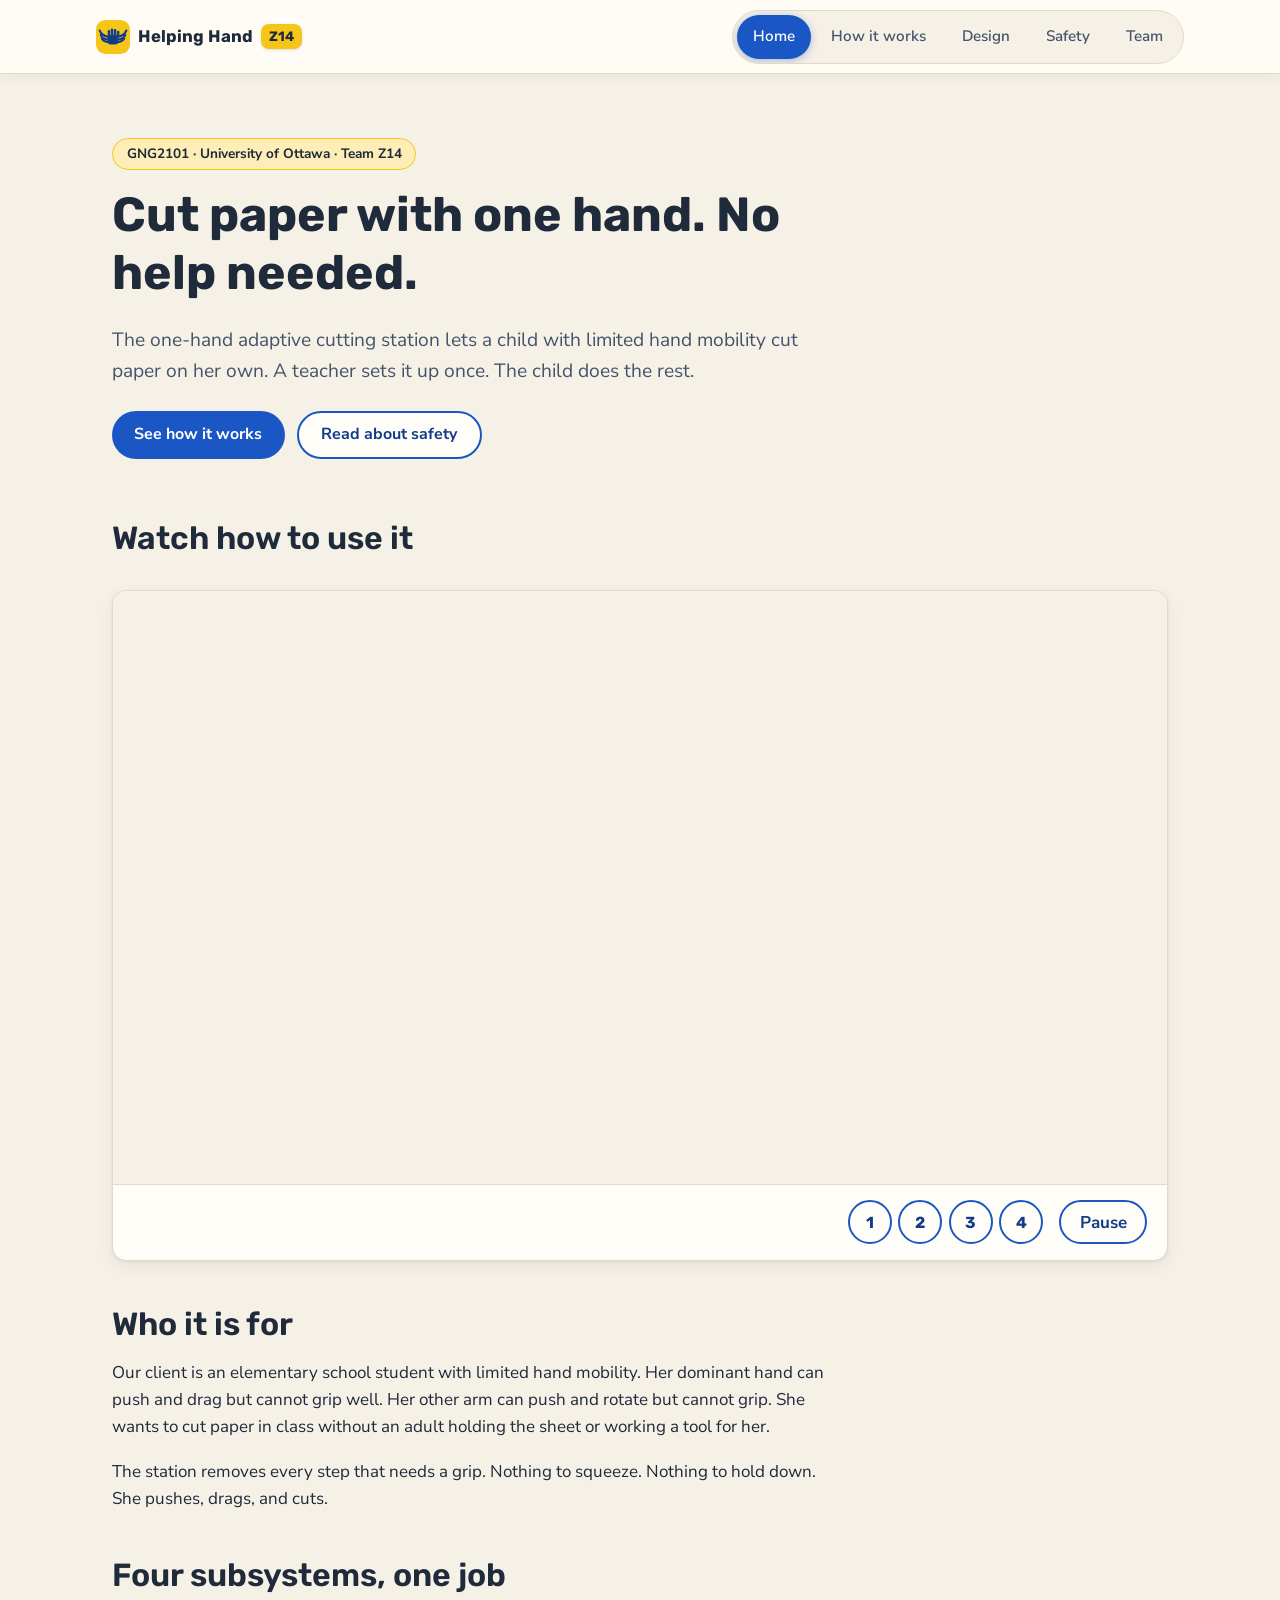
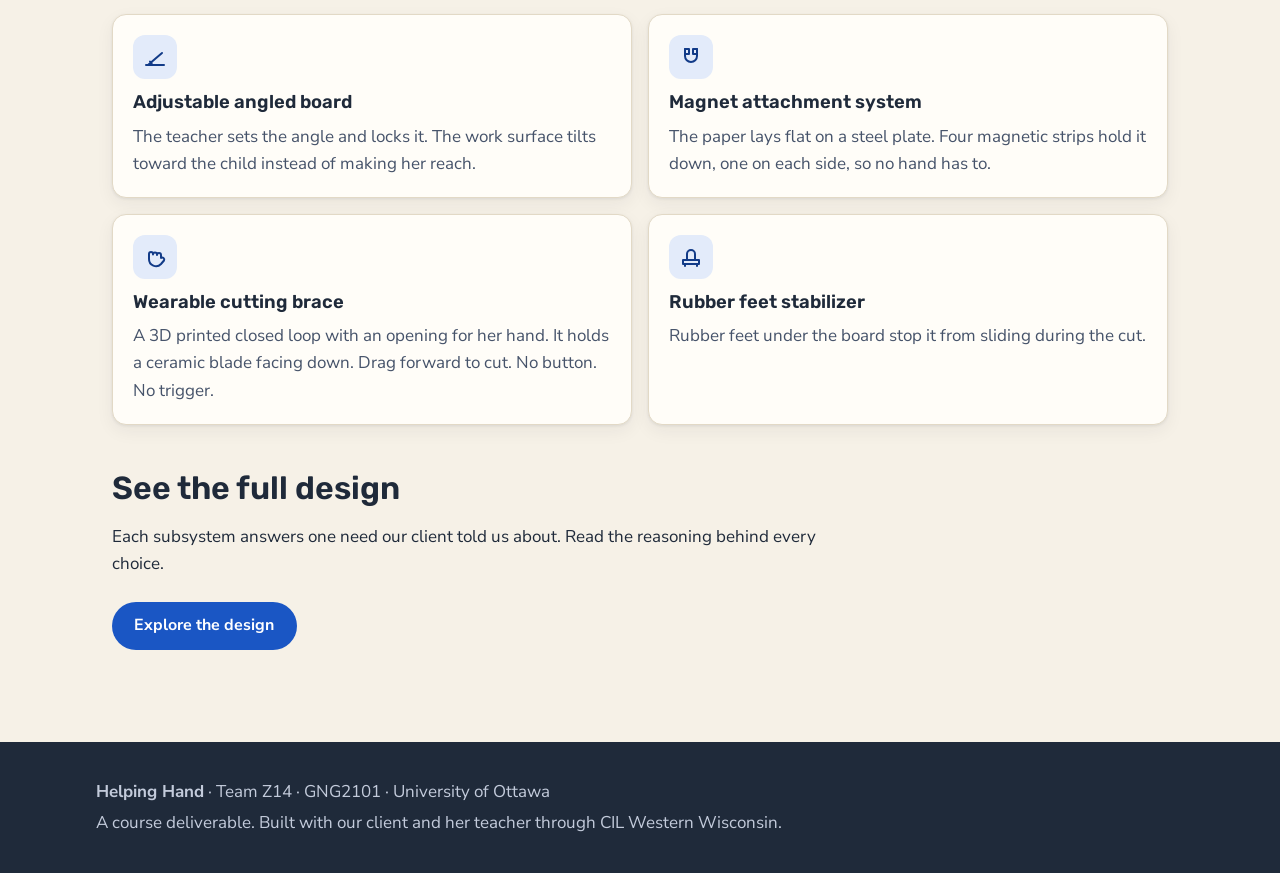
==== commit 9632a994: "Give the logo wings and a solid hand The hand is now a filled silhouette so the three wing feathers " ====
--- a/index.html
+++ b/index.html
@@ -154,7 +154,7 @@
 
   <header class="site-header">
     <div class="header-inner">
-      <a class="brand" href="index.html"><svg class="brand-logo" viewBox="0 0 32 32" aria-hidden="true"><rect width="32" height="32" rx="9" fill="#f5c518"/><g fill="none" stroke="#123b88" stroke-width="2" stroke-linecap="round" stroke-linejoin="round" transform="translate(4 4)"><path d="M18 11V6a2 2 0 0 0-4 0v5"/><path d="M14 10V4a2 2 0 0 0-4 0v2"/><path d="M10 10.5V6a2 2 0 0 0-4 0v8"/><path d="m7 15-1.76-1.76a2 2 0 0 0-2.83 2.83l3.6 3.6A8 8 0 0 0 12 22h2a8 8 0 0 0 8-8V6a2 2 0 0 0-4 0v5"/></g></svg> Helping Hand <span class="brand-badge">Z14</span></a>
+      <a class="brand" href="index.html"><svg class="brand-logo" viewBox="0 0 32 32" aria-hidden="true"><rect width="32" height="32" rx="9" fill="#f5c518"/><g class="wing wing-l" fill="none" stroke="#123b88" stroke-width="2" stroke-linecap="round"><path d="M12 16 C 7 15, 4.5 13, 3.5 10"/><path d="M12 18.5 C 8 18, 5 16.5, 4.5 14"/><path d="M12 21 C 9 20.5, 6.5 19.5, 5.5 17.5"/></g><g class="wing wing-r" fill="none" stroke="#123b88" stroke-width="2" stroke-linecap="round"><path d="M20 16 C 25 15, 27.5 13, 28.5 10"/><path d="M20 18.5 C 24 18, 27 16.5, 27.5 14"/><path d="M20 21 C 23 20.5, 25.5 19.5, 26.5 17.5"/></g><g fill="#123b88"><rect x="11" y="14" width="10" height="9" rx="3"/><rect x="11" y="9.5" width="2.3" height="6" rx="1.15"/><rect x="13.9" y="8" width="2.3" height="7.5" rx="1.15"/><rect x="16.8" y="8.5" width="2.3" height="7" rx="1.15"/><rect x="19.7" y="10" width="2.3" height="5.5" rx="1.15"/></g></svg> Helping Hand <span class="brand-badge">Z14</span></a>
       <nav class="site-nav" aria-label="Main navigation">
         <a href="index.html" aria-current="page">Home</a>
         <a href="how-it-works.html">How it works</a>
--- a/styles.css
+++ b/styles.css
@@ -107,6 +107,10 @@
   transform-origin: 50% 80%;
 }
 
+.brand-logo .wing { transform-box: fill-box; }
+.brand-logo .wing-l { transform-origin: 100% 50%; }
+.brand-logo .wing-r { transform-origin: 0% 50%; }
+
 @media (prefers-reduced-motion: no-preference) {
   .brand-logo path {
     stroke-dasharray: 60;
@@ -131,6 +135,28 @@
     0%, 100% { transform: rotate(0); }
     25% { transform: rotate(-12deg); }
     60% { transform: rotate(10deg); }
+  }
+
+  .brand:hover .wing-l,
+  .brand:focus-visible .wing-l {
+    animation: flap-l 700ms ease-in-out;
+  }
+
+  .brand:hover .wing-r,
+  .brand:focus-visible .wing-r {
+    animation: flap-r 700ms ease-in-out;
+  }
+
+  @keyframes flap-l {
+    0%, 100% { transform: rotate(0); }
+    35% { transform: rotate(18deg); }
+    70% { transform: rotate(-8deg); }
+  }
+
+  @keyframes flap-r {
+    0%, 100% { transform: rotate(0); }
+    35% { transform: rotate(-18deg); }
+    70% { transform: rotate(8deg); }
   }
 }
 
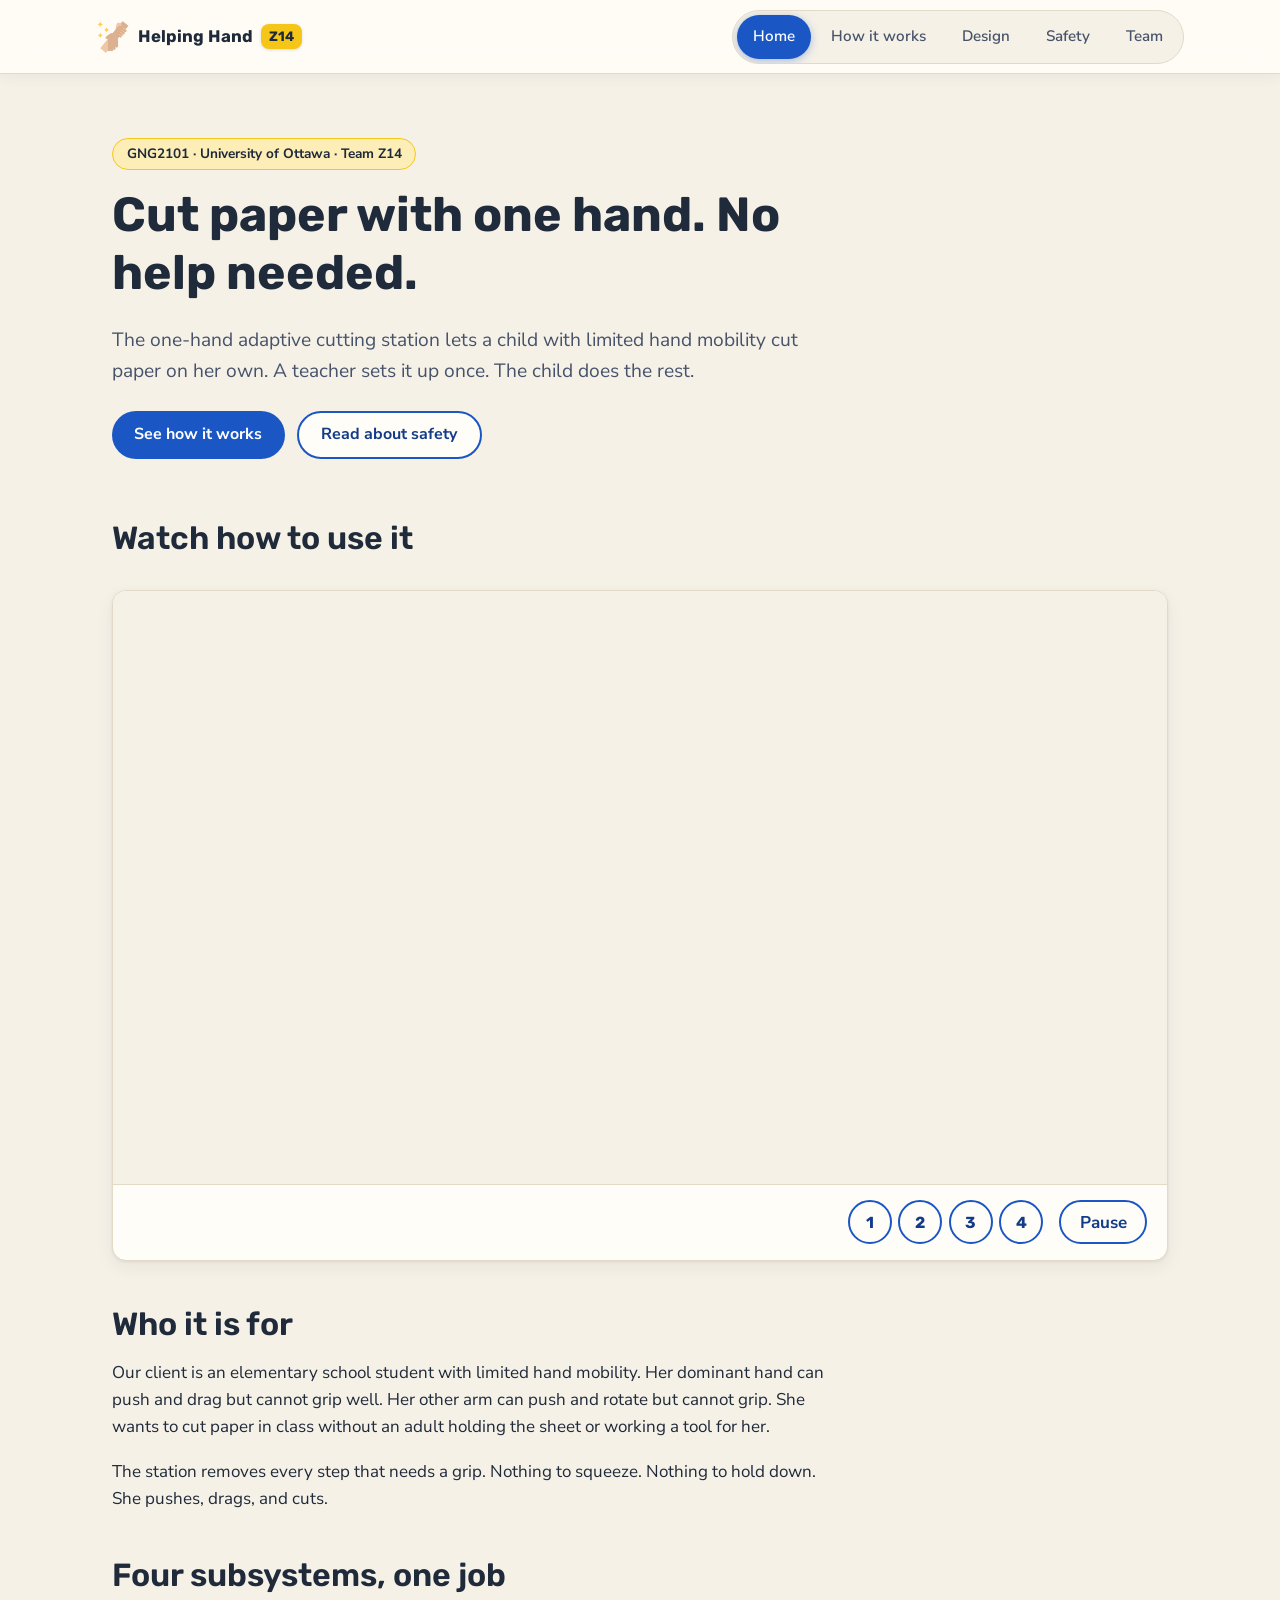
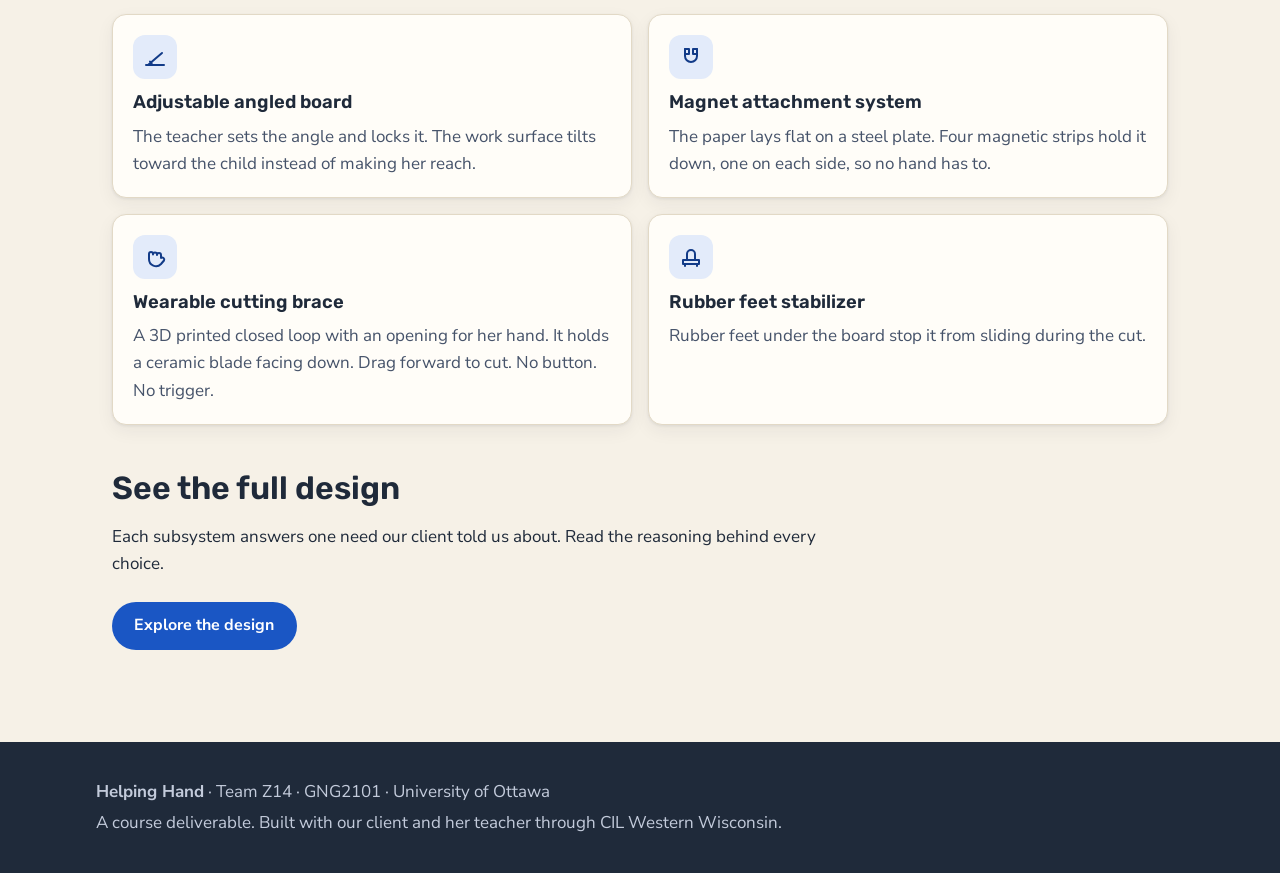
==== commit 8ac31b92: "Use the provided helping-hands image as the logo Replaces the inline SVG mark and favicon with logo." ====
--- a/index.html
+++ b/index.html
@@ -5,7 +5,7 @@
   <meta name="viewport" content="width=device-width, initial-scale=1, viewport-fit=cover">
   <meta name="description" content="A one-hand adaptive cutting station that lets a child with limited hand mobility cut paper independently. Built by Team Z14 for GNG2101 at the University of Ottawa.">
   <title>One-Hand Adaptive Cutting Station | Helping Hand</title>
-  <link rel="icon" href="logo.svg" type="image/svg+xml">
+  <link rel="icon" href="logo.png" type="image/png">
   <link rel="stylesheet" href="styles.css">
   <style>
     /* How-to video: a four-scene animated sequence on one 24s loop */
@@ -154,7 +154,7 @@
 
   <header class="site-header">
     <div class="header-inner">
-      <a class="brand" href="index.html"><svg class="brand-logo" viewBox="0 0 32 32" aria-hidden="true"><rect width="32" height="32" rx="9" fill="#f5c518"/><g class="wing wing-l" fill="none" stroke="#123b88" stroke-width="2" stroke-linecap="round"><path d="M12 16 C 7 15, 4.5 13, 3.5 10"/><path d="M12 18.5 C 8 18, 5 16.5, 4.5 14"/><path d="M12 21 C 9 20.5, 6.5 19.5, 5.5 17.5"/></g><g class="wing wing-r" fill="none" stroke="#123b88" stroke-width="2" stroke-linecap="round"><path d="M20 16 C 25 15, 27.5 13, 28.5 10"/><path d="M20 18.5 C 24 18, 27 16.5, 27.5 14"/><path d="M20 21 C 23 20.5, 25.5 19.5, 26.5 17.5"/></g><g fill="#123b88"><rect x="11" y="14" width="10" height="9" rx="3"/><rect x="11" y="9.5" width="2.3" height="6" rx="1.15"/><rect x="13.9" y="8" width="2.3" height="7.5" rx="1.15"/><rect x="16.8" y="8.5" width="2.3" height="7" rx="1.15"/><rect x="19.7" y="10" width="2.3" height="5.5" rx="1.15"/></g></svg> Helping Hand <span class="brand-badge">Z14</span></a>
+      <a class="brand" href="index.html"><img class="brand-logo" src="logo.png" alt=""> Helping Hand <span class="brand-badge">Z14</span></a>
       <nav class="site-nav" aria-label="Main navigation">
         <a href="index.html" aria-current="page">Home</a>
         <a href="how-it-works.html">How it works</a>
--- a/styles.css
+++ b/styles.css
@@ -107,25 +107,7 @@
   transform-origin: 50% 80%;
 }
 
-.brand-logo .wing { transform-box: fill-box; }
-.brand-logo .wing-l { transform-origin: 100% 50%; }
-.brand-logo .wing-r { transform-origin: 0% 50%; }
-
 @media (prefers-reduced-motion: no-preference) {
-  .brand-logo path {
-    stroke-dasharray: 60;
-    stroke-dashoffset: 60;
-    animation: logo-draw 700ms ease-out forwards;
-  }
-  .brand-logo path:nth-of-type(1) { animation-delay: 100ms; }
-  .brand-logo path:nth-of-type(2) { animation-delay: 220ms; }
-  .brand-logo path:nth-of-type(3) { animation-delay: 340ms; }
-  .brand-logo path:nth-of-type(4) { animation-delay: 460ms; }
-
-  @keyframes logo-draw {
-    to { stroke-dashoffset: 0; }
-  }
-
   .brand:hover .brand-logo,
   .brand:focus-visible .brand-logo {
     animation: logo-wave 600ms ease-in-out;
@@ -135,28 +117,6 @@
     0%, 100% { transform: rotate(0); }
     25% { transform: rotate(-12deg); }
     60% { transform: rotate(10deg); }
-  }
-
-  .brand:hover .wing-l,
-  .brand:focus-visible .wing-l {
-    animation: flap-l 700ms ease-in-out;
-  }
-
-  .brand:hover .wing-r,
-  .brand:focus-visible .wing-r {
-    animation: flap-r 700ms ease-in-out;
-  }
-
-  @keyframes flap-l {
-    0%, 100% { transform: rotate(0); }
-    35% { transform: rotate(18deg); }
-    70% { transform: rotate(-8deg); }
-  }
-
-  @keyframes flap-r {
-    0%, 100% { transform: rotate(0); }
-    35% { transform: rotate(-18deg); }
-    70% { transform: rotate(8deg); }
   }
 }
 
